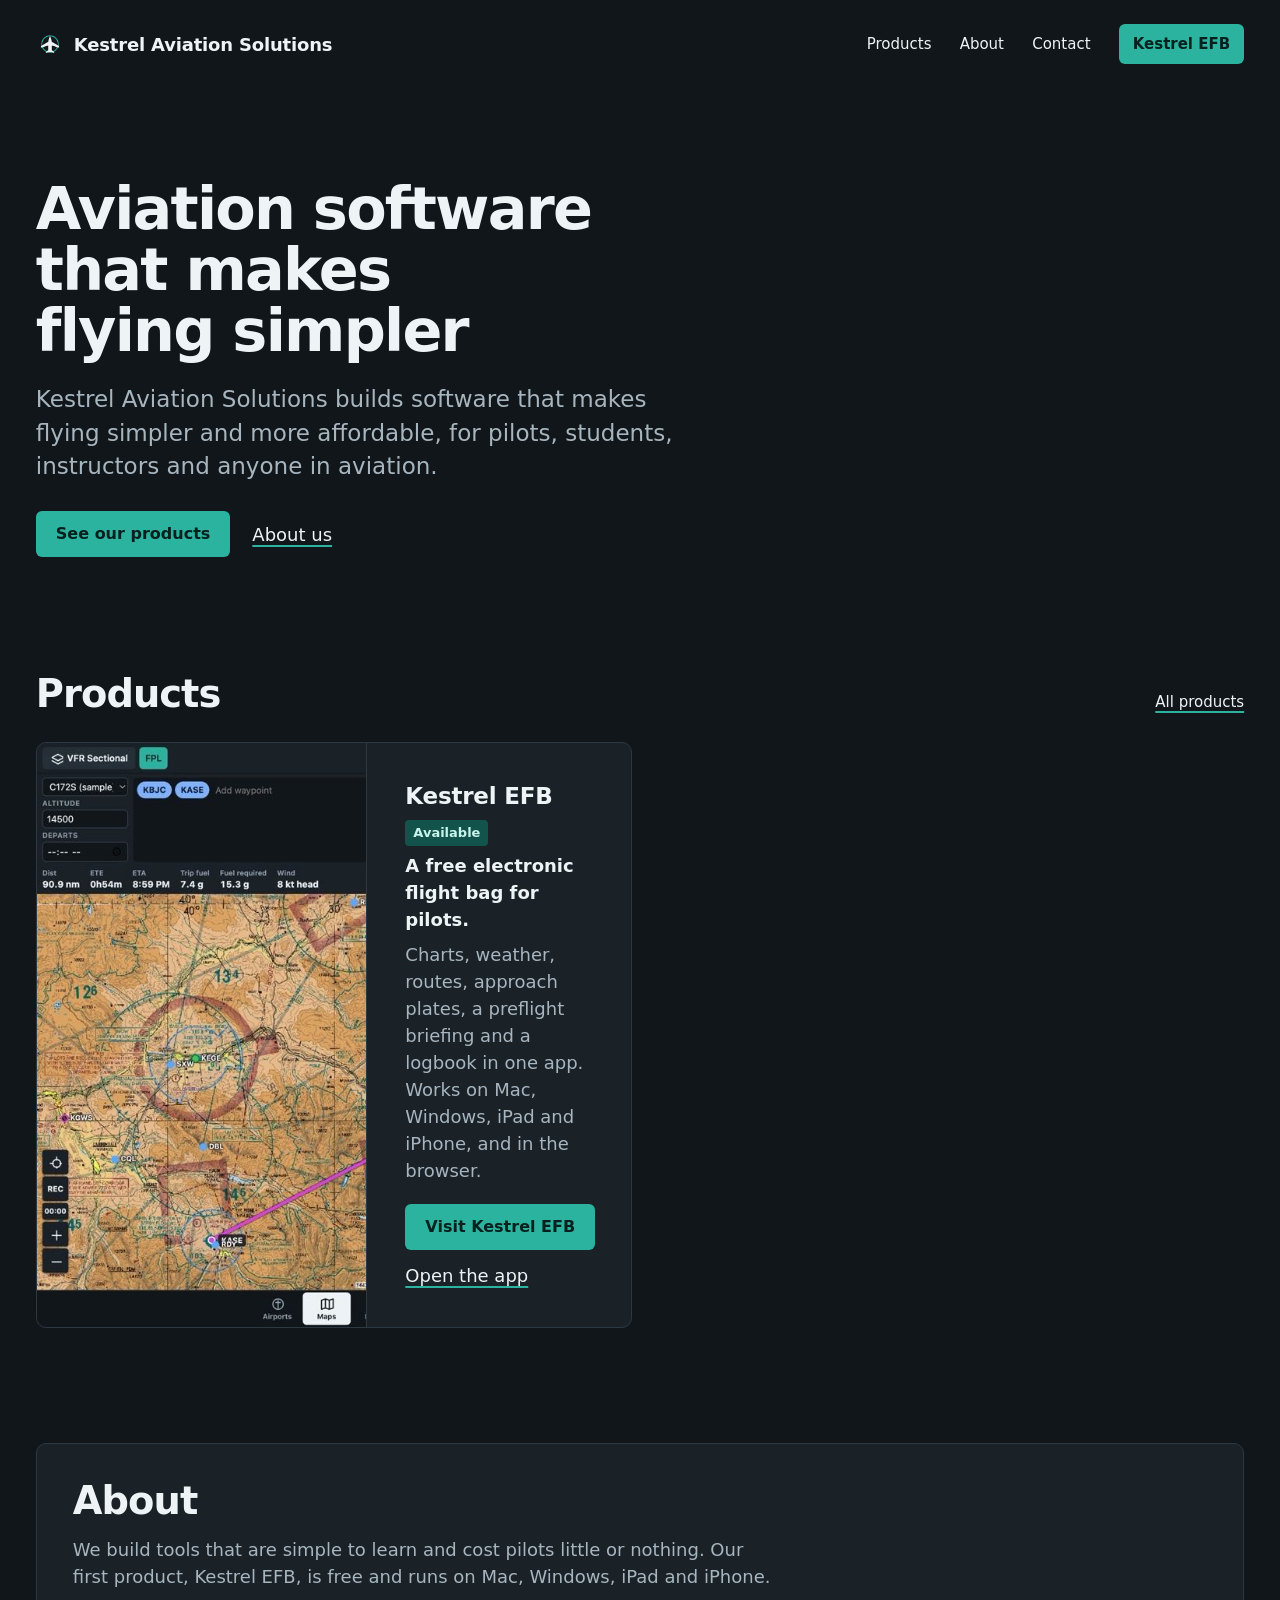
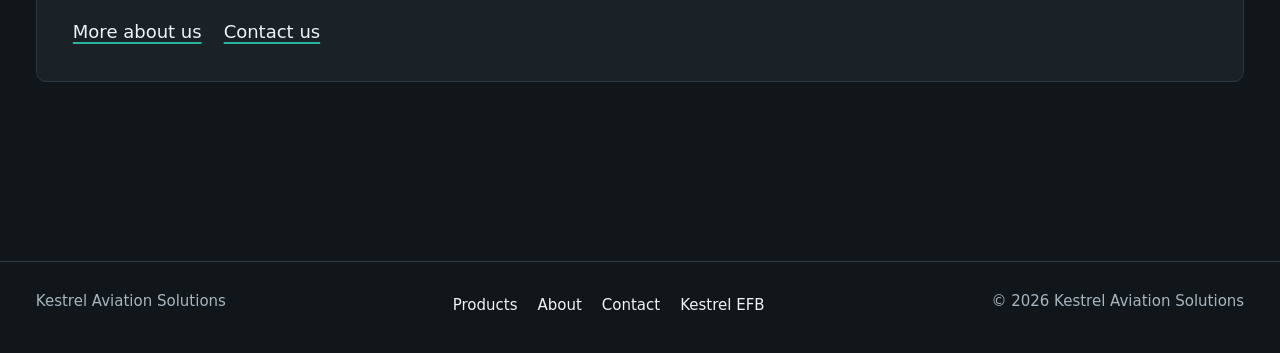
==== index.html @ 7797dc8b "Company website for Kestrel Aviation Solutions Home, Products, About, Contact and 404 pages, built f" ====
<!doctype html>
<html lang="en">
<head>
<meta charset="utf-8">
<meta name="viewport" content="width=device-width, initial-scale=1">
<title>Kestrel Aviation Solutions · Aviation software for pilots</title>
<meta name="description" content="Kestrel Aviation Solutions builds software that makes flying simpler and more affordable, for pilots, students, instructors and anyone in aviation.">
<meta name="theme-color" content="#10161a">
<link rel="canonical" href="https://kestrelaviation.tech/">
<meta property="og:type" content="website">
<meta property="og:site_name" content="Kestrel Aviation Solutions">
<meta property="og:title" content="Kestrel Aviation Solutions · Aviation software for pilots">
<meta property="og:description" content="Kestrel Aviation Solutions builds software that makes flying simpler and more affordable, for pilots, students, instructors and anyone in aviation.">
<meta property="og:url" content="https://kestrelaviation.tech/">
<meta property="og:image" content="https://kestrelaviation.tech/img/kestrel-efb.jpg">
<meta name="twitter:card" content="summary_large_image">
<link rel="icon" href="/img/icon.svg" type="image/svg+xml">
<link rel="icon" href="/img/icon-180.png" type="image/png" sizes="180x180">
<link rel="apple-touch-icon" href="/img/icon-180.png">
<link rel="stylesheet" href="/css/site.css">
</head>
<body>
<header class="nav">
  <a class="mark" href="/"><img src="/img/icon-180.png" width="28" height="28" alt="">Kestrel Aviation Solutions</a>
  <nav aria-label="Main"><ul><li><a href="/products.html">Products</a></li><li class=opt><a href="/about.html">About</a></li><li><a href="/contact.html">Contact</a></li><li><a class="btn sm" href="https://efb.kestrelaviation.tech">Kestrel EFB</a></li></ul></nav>
</header>
<main>
<section class="intro wrap">
  <h1>Aviation software that makes flying simpler</h1>
  <p>Kestrel Aviation Solutions builds software that makes flying simpler and more affordable, for pilots, students, instructors and anyone in aviation.</p>
  <div class="acts">
    <a class="btn" href="/products.html">See our products</a>
    <a class="link" href="/about.html">About us</a>
  </div>
</section>

<section class="wrap" aria-labelledby="products">
  <div class="sect-head">
    <h2 id="products">Products</h2>
    <a class="link small" href="/products.html">All products</a>
  </div>
  <div class="products one">
  <article class="product">
    <a class="pic" href="https://efb.kestrelaviation.tech" tabindex="-1" aria-hidden="true"><img src="/img/kestrel-efb.jpg" width="1200" height="750" alt="Kestrel EFB showing a route on a VFR sectional chart, with distance, time and fuel above the map" loading="lazy"></a>
    <div class="body">
      <div class="top"><h3>Kestrel EFB</h3><span class="tag on">Available</span></div>
      <p class="summary">A free electronic flight bag for pilots.</p>
      <p class="desc">Charts, weather, routes, approach plates, a preflight briefing and a logbook in one app. Works on Mac, Windows, iPad and iPhone, and in the browser.</p>
      <div class="acts"><a class="btn" href="https://efb.kestrelaviation.tech">Visit Kestrel EFB</a><a class="link" href="https://app.efb.kestrelaviation.tech">Open the app</a></div>
    </div>
  </article>
</div>
</section>

<section class="wrap" aria-labelledby="about">
  <div class="panel">
    <h2 id="about">About</h2>
    <p class="soft" style="margin-top:14px">We build tools that are simple to learn and cost pilots little or nothing. Our first product, Kestrel EFB, is free and runs on Mac, Windows, iPad and iPhone.</p>
    <div class="acts"><a class="link" href="/about.html">More about us</a><a class="link" href="/contact.html">Contact us</a></div>
  </div>
</section>

</main>
<footer>
  <div class="in">
    <div>Kestrel Aviation Solutions</div>
    <nav aria-label="Footer"><a href="/products.html">Products</a><a href="/about.html">About</a><a href="/contact.html">Contact</a><a href="https://efb.kestrelaviation.tech">Kestrel EFB</a></nav>
    <div>© 2026 Kestrel Aviation Solutions</div>
  </div>
</footer>
</body>
</html>
---- css/site.css ----
/* Kestrel Aviation Solutions. Same colours, type and parts as the Kestrel EFB website. */
:root {
  --ground: #10161a; --panel: #1a2228; --raised: #252f37; --line: #2c3842;
  --ink: #eef3f6; --soft: #a7b5bf; --accent: #2bb3a0; --accent-ink: #06211d;
  --font: system-ui, -apple-system, "Segoe UI", Roboto, "Helvetica Neue", Arial, sans-serif;
  --display: clamp(40px, 4.6vw, 68px); --h2: clamp(28px, 3vw, 44px); --statement: clamp(20px, 1.8vw, 24px);
  --body: 18px; --small: 15px;
  --m: clamp(20px, 2.8vw, 40px); --gap: clamp(72px, 9vw, 128px); --r: 6px;
}
* { box-sizing: border-box; }
html { -webkit-text-size-adjust: 100%; }
body { margin: 0; background: var(--ground); color: var(--ink); font: var(--body)/1.5 var(--font); overflow-x: hidden; }
img { display: block; max-width: 100%; height: auto; }
a { color: inherit; }
h1, h2, h3, p { margin: 0; }
h1 { font-size: var(--display); line-height: 1.04; letter-spacing: -.03em; font-weight: 650; text-wrap: balance; }
h2 { font-size: var(--h2); line-height: 1.08; letter-spacing: -.025em; font-weight: 650; text-wrap: balance; }
h3 { font-size: var(--statement); line-height: 1.25; letter-spacing: -.01em; font-weight: 600; }
p { max-width: 62ch; }
.soft { color: var(--soft); }
.small { font-size: var(--small); }
:focus-visible { outline: 3px solid var(--accent); outline-offset: 3px; }
::selection { background: var(--accent); color: var(--accent-ink); }

.wrap { padding-inline: var(--m); max-width: 1280px; margin-inline: auto; }
section { margin-top: var(--gap); }

/* Navigation: wordmark, links, one action */
.nav { display: flex; align-items: center; justify-content: space-between; gap: 16px; padding: 24px var(--m); font-size: var(--small); max-width: 1280px; margin-inline: auto; }
.nav .mark { display: flex; align-items: center; gap: 10px; white-space: nowrap; font-weight: 700; font-size: 18px; text-decoration: none; letter-spacing: -.01em; }
.nav .mark img { width: 28px; height: 28px; border-radius: 6px; }
.nav ul { display: flex; align-items: center; gap: clamp(14px, 2.2vw, 30px); list-style: none; margin: 0; padding: 0; }
.nav a { text-decoration: none; }
.nav ul a:not(.btn) { padding: 10px 0; }
.nav ul a:not(.btn):hover, .nav a[aria-current] { color: var(--accent); }

/* Buttons and links */
.btn { display: inline-flex; align-items: center; justify-content: center; min-height: 46px; padding: 0 20px; border-radius: var(--r); border: 0; cursor: pointer;
  background: var(--accent); color: var(--accent-ink); font: 600 16px/1 var(--font); white-space: nowrap; text-decoration: none; transition: background .15s; }
.btn:hover { background: #39c9b5; }
.btn.quiet { background: var(--raised); color: var(--ink); }
.btn.quiet:hover { background: #303c46; }
.btn.sm { min-height: 40px; padding: 0 14px; font-size: var(--small); }
.link { text-decoration: underline; text-underline-offset: 4px; text-decoration-thickness: 2px; text-decoration-color: var(--accent); }
.link:hover { color: var(--accent); }
.acts { display: flex; flex-wrap: wrap; align-items: center; gap: 12px 22px; margin-top: 28px; }

/* Home intro */
.intro { margin-top: 0; padding-top: clamp(40px, 7vw, 96px); }
.intro h1 { max-width: 16ch; }
.intro p { margin-top: 22px; font-size: var(--statement); line-height: 1.45; color: var(--soft); max-width: 46ch; }
.page-head { margin-top: 0; padding-top: clamp(40px, 6vw, 80px); }
.page-head p { margin-top: 16px; font-size: var(--statement); line-height: 1.45; color: var(--soft); max-width: 48ch; }
.sect-head { display: flex; flex-wrap: wrap; align-items: baseline; justify-content: space-between; gap: 8px 24px; }

/* Product cards, built from products.json */
.products { display: grid; grid-template-columns: repeat(auto-fill, minmax(min(100%, 520px), 1fr)); gap: 16px; margin-top: 28px; }
.product { display: grid; grid-template-columns: minmax(0, 1fr); background: var(--panel); border: 1px solid var(--line); border-radius: 10px; overflow: hidden; }
.product .pic { border-bottom: 1px solid var(--line); background: var(--raised); }
.product .pic img { width: 100%; aspect-ratio: 16 / 10; object-fit: cover; object-position: left top; }
.product .body { padding: 22px 24px 24px; }
.product .top { display: flex; align-items: center; gap: 10px; flex-wrap: wrap; }
.product .tag { font-size: 13px; font-weight: 700; padding: 3px 8px; border-radius: 4px; background: var(--raised); color: var(--soft); }
.product .tag.on { background: #12544b; color: #c9f4ec; }
.product .summary { margin-top: 6px; font-weight: 600; }
.product .desc { margin-top: 8px; color: var(--soft); }
.product .acts { margin-top: 20px; }
/* With one product, the card runs across the page: picture beside the text. */
.products.one .product { grid-template-columns: minmax(0, 1.25fr) minmax(0, 1fr); }
.products.one .product .pic { border-bottom: 0; border-right: 1px solid var(--line); }
.products.one .product .pic img { height: 100%; }
.products.one .product .body { align-self: center; padding: clamp(24px, 3vw, 40px); }

/* Plain panels for About and Contact */
.panel { background: var(--panel); border: 1px solid var(--line); border-radius: 10px; padding: clamp(22px, 3vw, 36px); }
.cols { display: grid; grid-template-columns: repeat(auto-fit, minmax(min(100%, 300px), 1fr)); gap: 16px; margin-top: 28px; }
.cols h3 + p, .panel h3 + p { margin-top: 8px; }
.prose p + p { margin-top: 16px; }
.prose h2 + p { margin-top: 16px; }

/* Footer */
footer { margin-top: clamp(96px, 14vw, 180px); border-top: 1px solid var(--line); }
footer .in { max-width: 1280px; margin-inline: auto; padding: 28px var(--m) 32px; display: flex; flex-wrap: wrap; justify-content: space-between; gap: 12px 32px; font-size: var(--small); color: var(--soft); }
footer nav { display: flex; gap: 20px; flex-wrap: wrap; }
footer nav a { color: var(--ink); text-decoration: none; padding: 4px 0; }
footer nav a:hover { color: var(--accent); }

/* Not found */
.lost { min-height: 50vh; display: grid; align-content: center; }

/* Narrow screens: the name on one row, the links on the next. */
@media (max-width: 640px) {
  .nav { flex-wrap: wrap; row-gap: 4px; }
  .nav nav { width: 100%; }
  .nav ul { gap: 18px; }
  .nav ul li:last-child { margin-left: auto; }
}
@media (max-width: 760px) {
  :root { --body: 17px; }
  .nav { padding-block: 16px; }
  .products.one .product { grid-template-columns: minmax(0, 1fr); }
  .products.one .product .pic { border-right: 0; border-bottom: 1px solid var(--line); }
  .products.one .product .pic img { height: auto; }
}
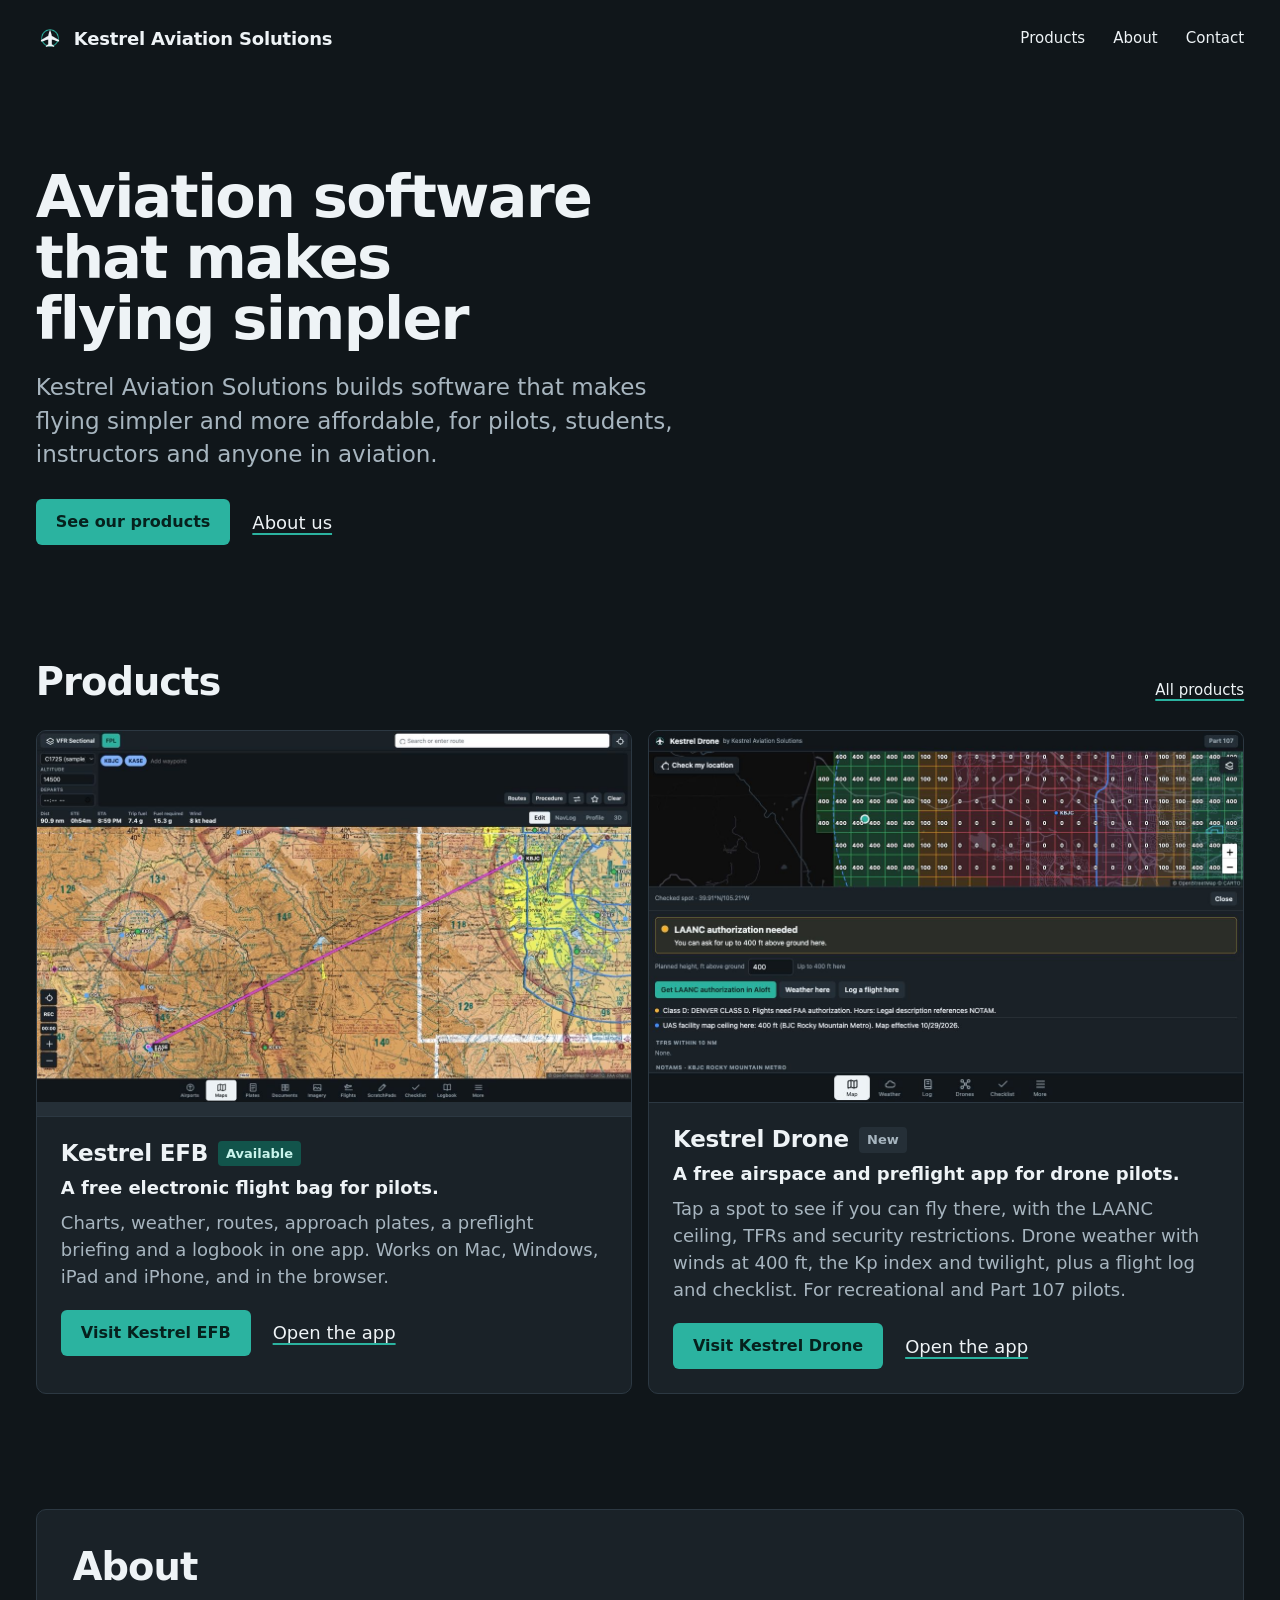
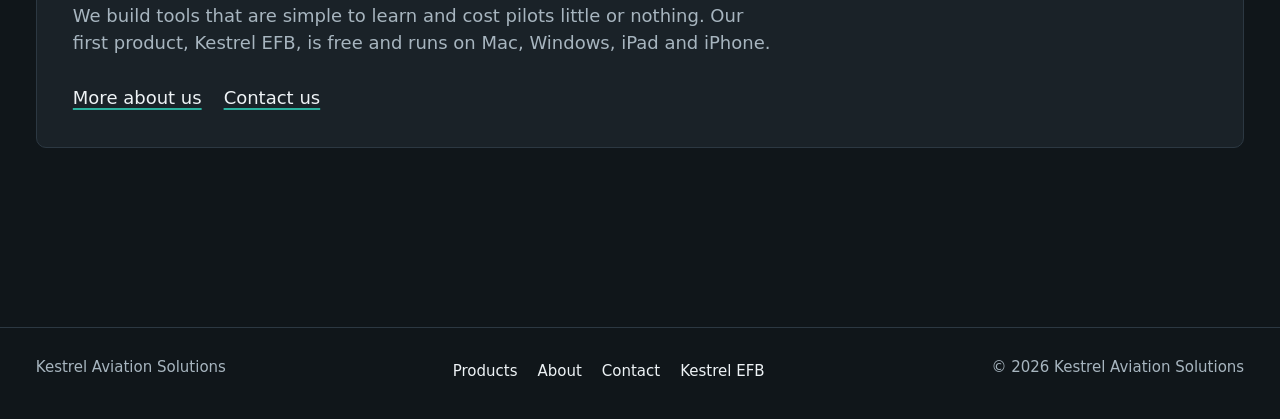
==== commit bf0bf7ad: "Add Kestrel Drone to products; remove the Kestrel EFB header button Your About and Contact text is n" ====
--- a/index.html
+++ b/index.html
@@ -22,7 +22,7 @@
 <body>
 <header class="nav">
   <a class="mark" href="/"><img src="/img/icon-180.png" width="28" height="28" alt="">Kestrel Aviation Solutions</a>
-  <nav aria-label="Main"><ul><li><a href="/products.html">Products</a></li><li class=opt><a href="/about.html">About</a></li><li><a href="/contact.html">Contact</a></li><li><a class="btn sm" href="https://efb.kestrelaviation.tech">Kestrel EFB</a></li></ul></nav>
+  <nav aria-label="Main"><ul><li><a href="/products.html">Products</a></li><li class=opt><a href="/about.html">About</a></li><li><a href="/contact.html">Contact</a></li></ul></nav>
 </header>
 <main>
 <section class="intro wrap">
@@ -39,7 +39,7 @@
     <h2 id="products">Products</h2>
     <a class="link small" href="/products.html">All products</a>
   </div>
-  <div class="products one">
+  <div class="products">
   <article class="product">
     <a class="pic" href="https://efb.kestrelaviation.tech" tabindex="-1" aria-hidden="true"><img src="/img/kestrel-efb.jpg" width="1200" height="750" alt="Kestrel EFB showing a route on a VFR sectional chart, with distance, time and fuel above the map" loading="lazy"></a>
     <div class="body">
@@ -47,6 +47,15 @@
       <p class="summary">A free electronic flight bag for pilots.</p>
       <p class="desc">Charts, weather, routes, approach plates, a preflight briefing and a logbook in one app. Works on Mac, Windows, iPad and iPhone, and in the browser.</p>
       <div class="acts"><a class="btn" href="https://efb.kestrelaviation.tech">Visit Kestrel EFB</a><a class="link" href="https://app.efb.kestrelaviation.tech">Open the app</a></div>
+    </div>
+  </article>
+  <article class="product">
+    <a class="pic" href="https://drone.kestrelaviation.tech" tabindex="-1" aria-hidden="true"><img src="/img/kestrel-drone.jpg" width="1200" height="750" alt="Kestrel Drone showing the FAA facility map grid near Rocky Mountain Metro airport, with a checked spot that needs LAANC authorization up to 400 ft" loading="lazy"></a>
+    <div class="body">
+      <div class="top"><h3>Kestrel Drone</h3><span class="tag">New</span></div>
+      <p class="summary">A free airspace and preflight app for drone pilots.</p>
+      <p class="desc">Tap a spot to see if you can fly there, with the LAANC ceiling, TFRs and security restrictions. Drone weather with winds at 400 ft, the Kp index and twilight, plus a flight log and checklist. For recreational and Part 107 pilots.</p>
+      <div class="acts"><a class="btn" href="https://drone.kestrelaviation.tech">Visit Kestrel Drone</a><a class="link" href="https://app.drone.kestrelaviation.tech">Open the app</a></div>
     </div>
   </article>
 </div>
--- a/css/site.css
+++ b/css/site.css
@@ -93,7 +93,6 @@
   .nav { flex-wrap: wrap; row-gap: 4px; }
   .nav nav { width: 100%; }
   .nav ul { gap: 18px; }
-  .nav ul li:last-child { margin-left: auto; }
 }
 @media (max-width: 760px) {
   :root { --body: 17px; }
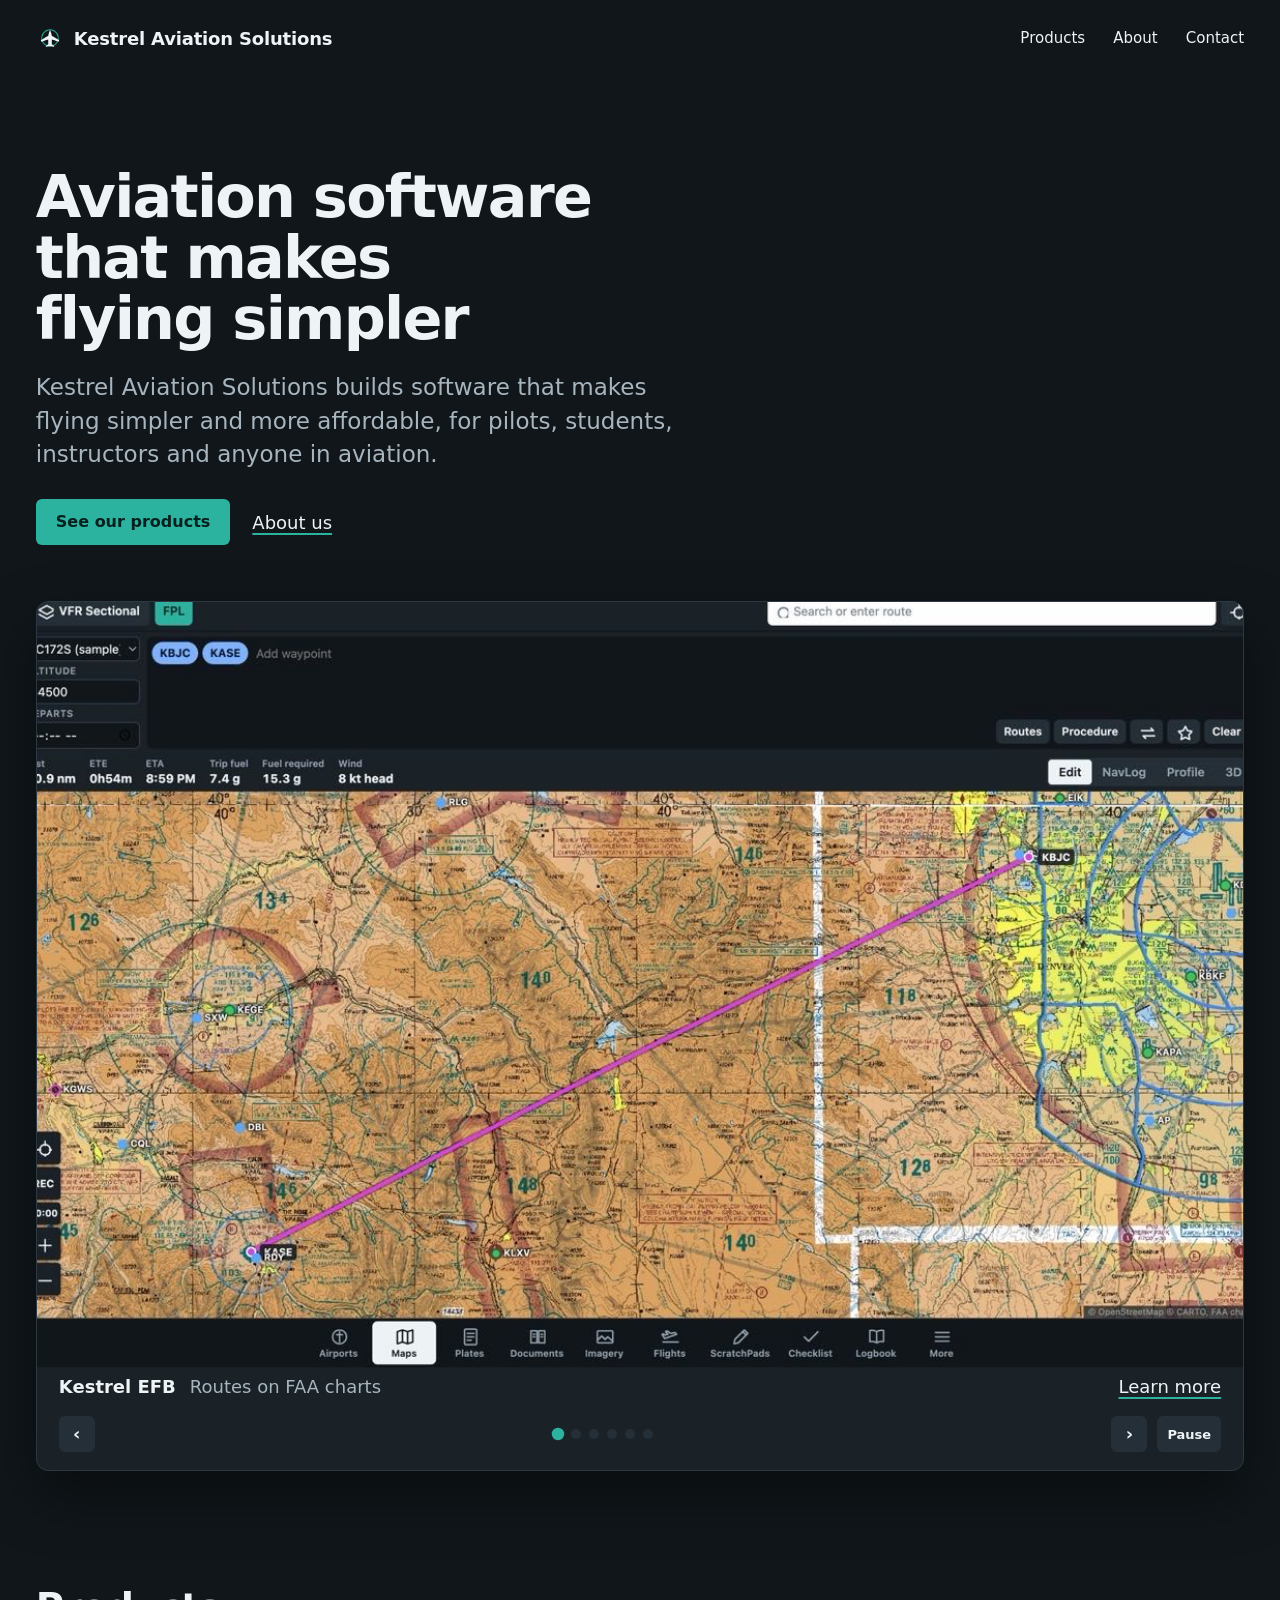
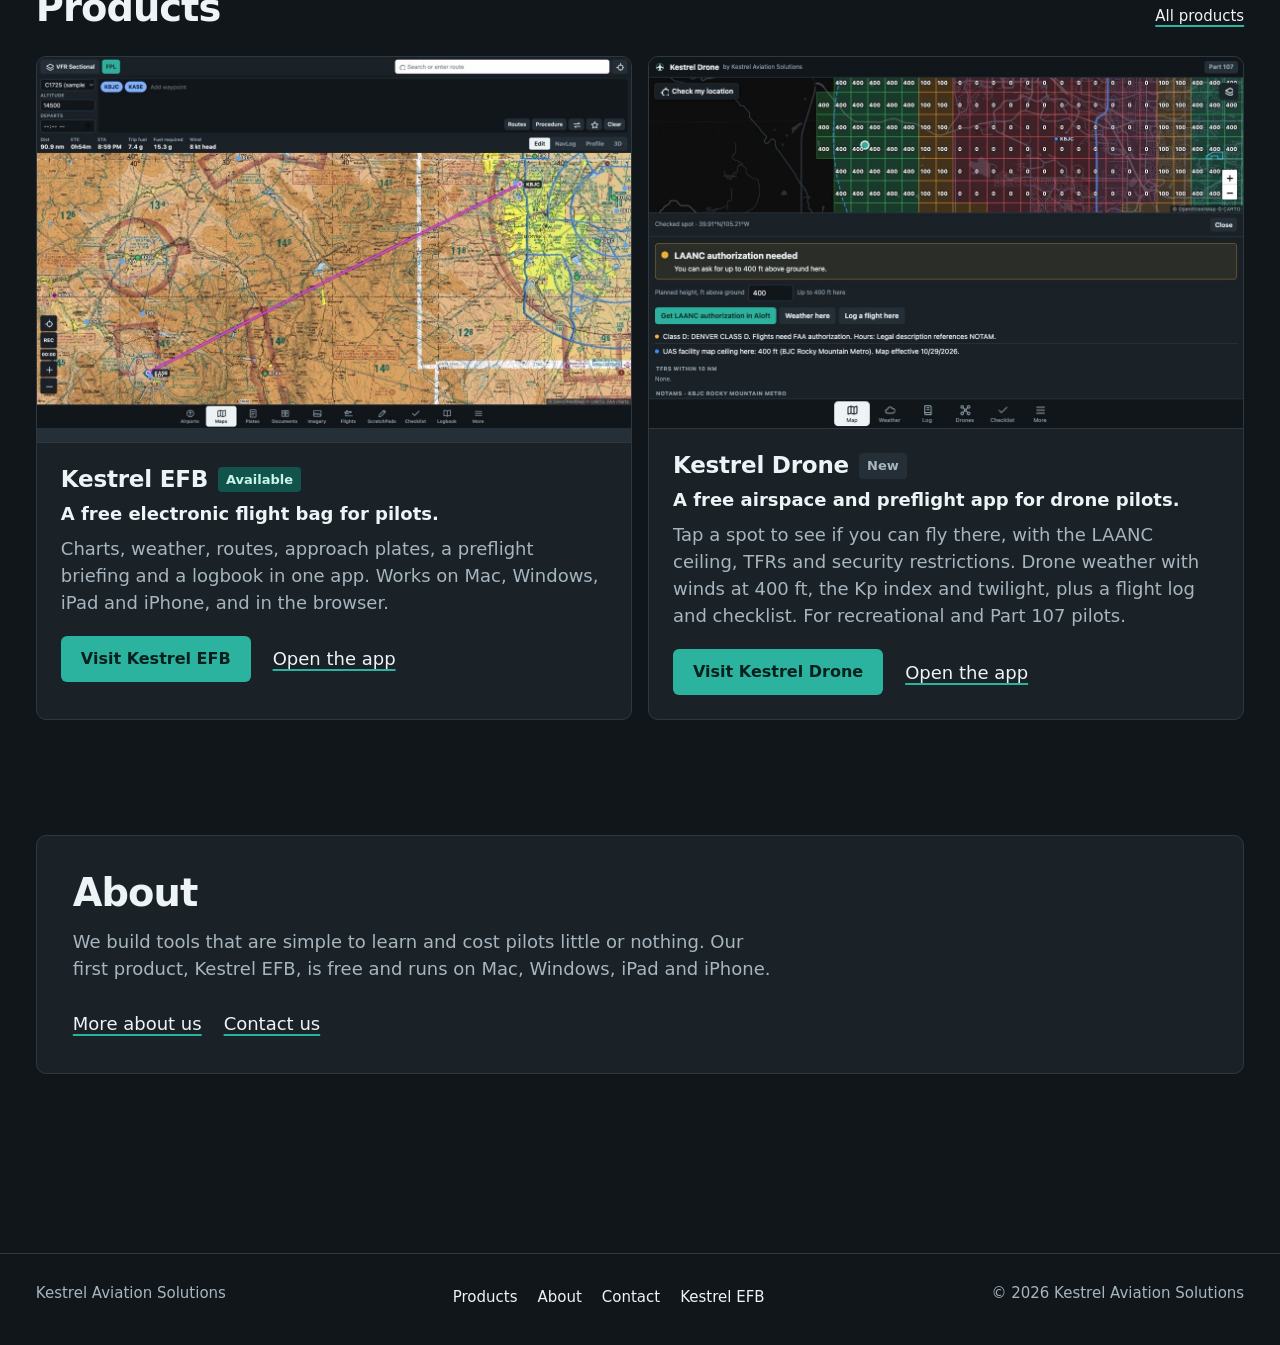
==== commit 103b1647: "Rounded favicon, product carousel in the hero, and page animations Co-Authored-By: Claude Opus 5.5 <" ====
--- a/index.html
+++ b/index.html
@@ -15,9 +15,10 @@
 <meta property="og:image" content="https://kestrelaviation.tech/img/kestrel-efb.jpg">
 <meta name="twitter:card" content="summary_large_image">
 <link rel="icon" href="/img/icon.svg" type="image/svg+xml">
-<link rel="icon" href="/img/icon-180.png" type="image/png" sizes="180x180">
+<link rel="icon" href="/img/favicon.png" type="image/png" sizes="64x64">
 <link rel="apple-touch-icon" href="/img/icon-180.png">
 <link rel="stylesheet" href="/css/site.css">
+<script>document.documentElement.classList.add('js')</script>
 </head>
 <body>
 <header class="nav">
@@ -26,21 +27,55 @@
 </header>
 <main>
 <section class="intro wrap">
-  <h1>Aviation software that makes flying simpler</h1>
-  <p>Kestrel Aviation Solutions builds software that makes flying simpler and more affordable, for pilots, students, instructors and anyone in aviation.</p>
-  <div class="acts">
+  <h1 data-rise>Aviation software that makes flying simpler</h1>
+  <p data-rise style="--i:1">Kestrel Aviation Solutions builds software that makes flying simpler and more affordable, for pilots, students, instructors and anyone in aviation.</p>
+  <div class="acts" data-rise style="--i:2">
     <a class="btn" href="/products.html">See our products</a>
     <a class="link" href="/about.html">About us</a>
   </div>
+  <div data-rise style="--i:3"><div class="carousel" aria-roledescription="carousel" aria-label="Our products">
+    <div class="track" tabindex="0">
+      <figure class="slide" role="group" aria-roledescription="slide" aria-label="1 of 6: Kestrel EFB">
+        <img src="/img/slides/efb-route.jpg" width="1200" height="750" alt="A route from Rocky Mountain Metropolitan to Aspen on a VFR sectional chart, with distance, time and fuel">
+        <figcaption><span class="prod">Kestrel EFB</span><span class="cap">Routes on FAA charts</span><a class="link" href="https://efb.kestrelaviation.tech">Learn more</a></figcaption>
+      </figure>
+      <figure class="slide" role="group" aria-roledescription="slide" aria-label="2 of 6: Kestrel Drone">
+        <img src="/img/slides/drone-laanc.jpg" width="1200" height="750" alt="FAA facility map grid near Rocky Mountain Metro, with a spot that needs LAANC authorization up to 400 ft" loading="lazy">
+        <figcaption><span class="prod">Kestrel Drone</span><span class="cap">LAANC ceilings for every grid square</span><a class="link" href="https://drone.kestrelaviation.tech">Learn more</a></figcaption>
+      </figure>
+      <figure class="slide" role="group" aria-roledescription="slide" aria-label="3 of 6: Kestrel EFB">
+        <img src="/img/slides/efb-airport.jpg" width="1200" height="750" alt="Airport page for Aspen with METAR, TAF, frequencies and runways" loading="lazy">
+        <figcaption><span class="prod">Kestrel EFB</span><span class="cap">Airport weather and runways</span><a class="link" href="https://efb.kestrelaviation.tech">Learn more</a></figcaption>
+      </figure>
+      <figure class="slide" role="group" aria-roledescription="slide" aria-label="4 of 6: Kestrel Drone">
+        <img src="/img/slides/drone-restricted.jpg" width="1200" height="750" alt="A check at the White House: restricted, because of prohibited area P-56, a security TFR and the National Park Service" loading="lazy">
+        <figcaption><span class="prod">Kestrel Drone</span><span class="cap">Restrictions explained, spot by spot</span><a class="link" href="https://drone.kestrelaviation.tech">Learn more</a></figcaption>
+      </figure>
+      <figure class="slide" role="group" aria-roledescription="slide" aria-label="5 of 6: Kestrel EFB">
+        <img src="/img/slides/efb-3d.jpg" width="1200" height="750" alt="3D terrain view along the route toward Aspen at 14,500 ft" loading="lazy">
+        <figcaption><span class="prod">Kestrel EFB</span><span class="cap">Your route over terrain in 3D</span><a class="link" href="https://efb.kestrelaviation.tech">Learn more</a></figcaption>
+      </figure>
+      <figure class="slide" role="group" aria-roledescription="slide" aria-label="6 of 6: Kestrel Drone">
+        <img src="/img/slides/drone-weather.jpg" width="1200" height="750" alt="Drone weather: wind at three heights, conditions, twilight times and the Kp index" loading="lazy">
+        <figcaption><span class="prod">Kestrel Drone</span><span class="cap">Weather for drones</span><a class="link" href="https://drone.kestrelaviation.tech">Learn more</a></figcaption>
+      </figure>
+    </div>
+    <div class="controls">
+      <button type="button" class="nav-btn prev" aria-label="Previous slide">&#8249;</button>
+      <div class="dots"><button type="button" class="dot" aria-label="Show slide 1"></button><button type="button" class="dot" aria-label="Show slide 2"></button><button type="button" class="dot" aria-label="Show slide 3"></button><button type="button" class="dot" aria-label="Show slide 4"></button><button type="button" class="dot" aria-label="Show slide 5"></button><button type="button" class="dot" aria-label="Show slide 6"></button></div>
+      <button type="button" class="nav-btn next" aria-label="Next slide">&#8250;</button>
+      <button type="button" class="pause" aria-label="Pause">Pause</button>
+    </div>
+  </div></div>
 </section>
 
 <section class="wrap" aria-labelledby="products">
-  <div class="sect-head">
+  <div class="sect-head" data-rise>
     <h2 id="products">Products</h2>
     <a class="link small" href="/products.html">All products</a>
   </div>
   <div class="products">
-  <article class="product">
+  <article class="product" data-rise style="--i:0">
     <a class="pic" href="https://efb.kestrelaviation.tech" tabindex="-1" aria-hidden="true"><img src="/img/kestrel-efb.jpg" width="1200" height="750" alt="Kestrel EFB showing a route on a VFR sectional chart, with distance, time and fuel above the map" loading="lazy"></a>
     <div class="body">
       <div class="top"><h3>Kestrel EFB</h3><span class="tag on">Available</span></div>
@@ -49,7 +84,7 @@
       <div class="acts"><a class="btn" href="https://efb.kestrelaviation.tech">Visit Kestrel EFB</a><a class="link" href="https://app.efb.kestrelaviation.tech">Open the app</a></div>
     </div>
   </article>
-  <article class="product">
+  <article class="product" data-rise style="--i:1">
     <a class="pic" href="https://drone.kestrelaviation.tech" tabindex="-1" aria-hidden="true"><img src="/img/kestrel-drone.jpg" width="1200" height="750" alt="Kestrel Drone showing the FAA facility map grid near Rocky Mountain Metro airport, with a checked spot that needs LAANC authorization up to 400 ft" loading="lazy"></a>
     <div class="body">
       <div class="top"><h3>Kestrel Drone</h3><span class="tag">New</span></div>
@@ -62,7 +97,7 @@
 </section>
 
 <section class="wrap" aria-labelledby="about">
-  <div class="panel">
+  <div class="panel" data-rise>
     <h2 id="about">About</h2>
     <p class="soft" style="margin-top:14px">We build tools that are simple to learn and cost pilots little or nothing. Our first product, Kestrel EFB, is free and runs on Mac, Windows, iPad and iPhone.</p>
     <div class="acts"><a class="link" href="/about.html">More about us</a><a class="link" href="/contact.html">Contact us</a></div>
@@ -77,5 +112,6 @@
     <div>© 2026 Kestrel Aviation Solutions</div>
   </div>
 </footer>
+<script src="/js/site.js" defer></script>
 </body>
 </html>
--- a/css/site.css
+++ b/css/site.css
@@ -101,3 +101,39 @@
   .products.one .product .pic { border-right: 0; border-bottom: 1px solid var(--line); }
   .products.one .product .pic img { height: auto; }
 }
+
+/* Hero carousel: one product picture at a time. Without script it is a row you can swipe or scroll. */
+.carousel { margin-top: clamp(36px, 5vw, 56px); border: 1px solid var(--line); border-radius: 12px; overflow: hidden; background: var(--panel); box-shadow: 0 24px 60px rgba(0, 0, 0, .4); }
+.carousel .track { display: flex; overflow-x: auto; scroll-snap-type: x mandatory; scroll-behavior: smooth; scrollbar-width: none; outline: none; }
+.carousel .track::-webkit-scrollbar { display: none; }
+.carousel .slide { flex: 0 0 100%; margin: 0; scroll-snap-align: start; position: relative; }
+.carousel .slide img { width: 100%; aspect-ratio: 16 / 10; object-fit: cover; object-position: left top; }
+.carousel figcaption { display: flex; flex-wrap: wrap; align-items: baseline; gap: 4px 14px; padding: 16px 22px; border-top: 1px solid var(--line); }
+.carousel .prod { font-weight: 700; }
+.carousel .cap { color: var(--soft); flex: 1; min-width: 12ch; }
+.carousel .controls { display: flex; align-items: center; gap: 10px; padding: 0 22px 18px; }
+.carousel .dots { display: flex; gap: 8px; flex: 1; justify-content: center; }
+.carousel .dot { width: 10px; height: 10px; border-radius: 50%; border: 0; padding: 0; background: var(--raised); cursor: pointer; transition: background .25s, transform .25s; }
+.carousel .dot[aria-current="true"] { background: var(--accent); transform: scale(1.25); }
+.carousel .nav-btn, .carousel .pause { height: 36px; min-width: 36px; padding: 0 10px; border-radius: var(--r); border: 0; background: var(--raised); color: var(--ink); font: 600 18px/1 var(--font); cursor: pointer; transition: background .15s; }
+.carousel .pause { font-size: 13px; }
+.carousel .nav-btn:hover, .carousel .pause:hover { background: #303c46; }
+.js .carousel .slide img { transition: transform 6s ease-out; }
+.js .carousel .slide.on img { transform: scale(1.03); }
+html:not(.js) .carousel .controls { display: none; }
+
+/* Motion: parts of each page rise in as they come into view. Everything shows at once without script or with reduced motion. */
+.js [data-rise] { opacity: 0; transform: translateY(22px); transition: opacity .7s cubic-bezier(.2, .7, .2, 1), transform .7s cubic-bezier(.2, .7, .2, 1); transition-delay: calc(var(--i, 0) * 90ms); }
+.js [data-rise].in { opacity: 1; transform: none; }
+.product, .panel { transition: transform .25s ease, border-color .25s ease, box-shadow .25s ease; }
+.product:hover { transform: translateY(-4px); border-color: #3e5361; box-shadow: 0 16px 40px rgba(0, 0, 0, .35); }
+.product .pic img { transition: transform .6s ease; }
+.product:hover .pic img { transform: scale(1.03); }
+.btn { transition: background .15s, transform .15s; }
+.btn:hover { transform: translateY(-1px); }
+.nav ul a:not(.btn), .link { transition: color .15s; }
+@media (prefers-reduced-motion: reduce) {
+  .js [data-rise] { opacity: 1; transform: none; transition: none; }
+  .carousel .track { scroll-behavior: auto; }
+  .js .carousel .slide img, .product, .product .pic img, .btn { transition: none; transform: none !important; }
+}
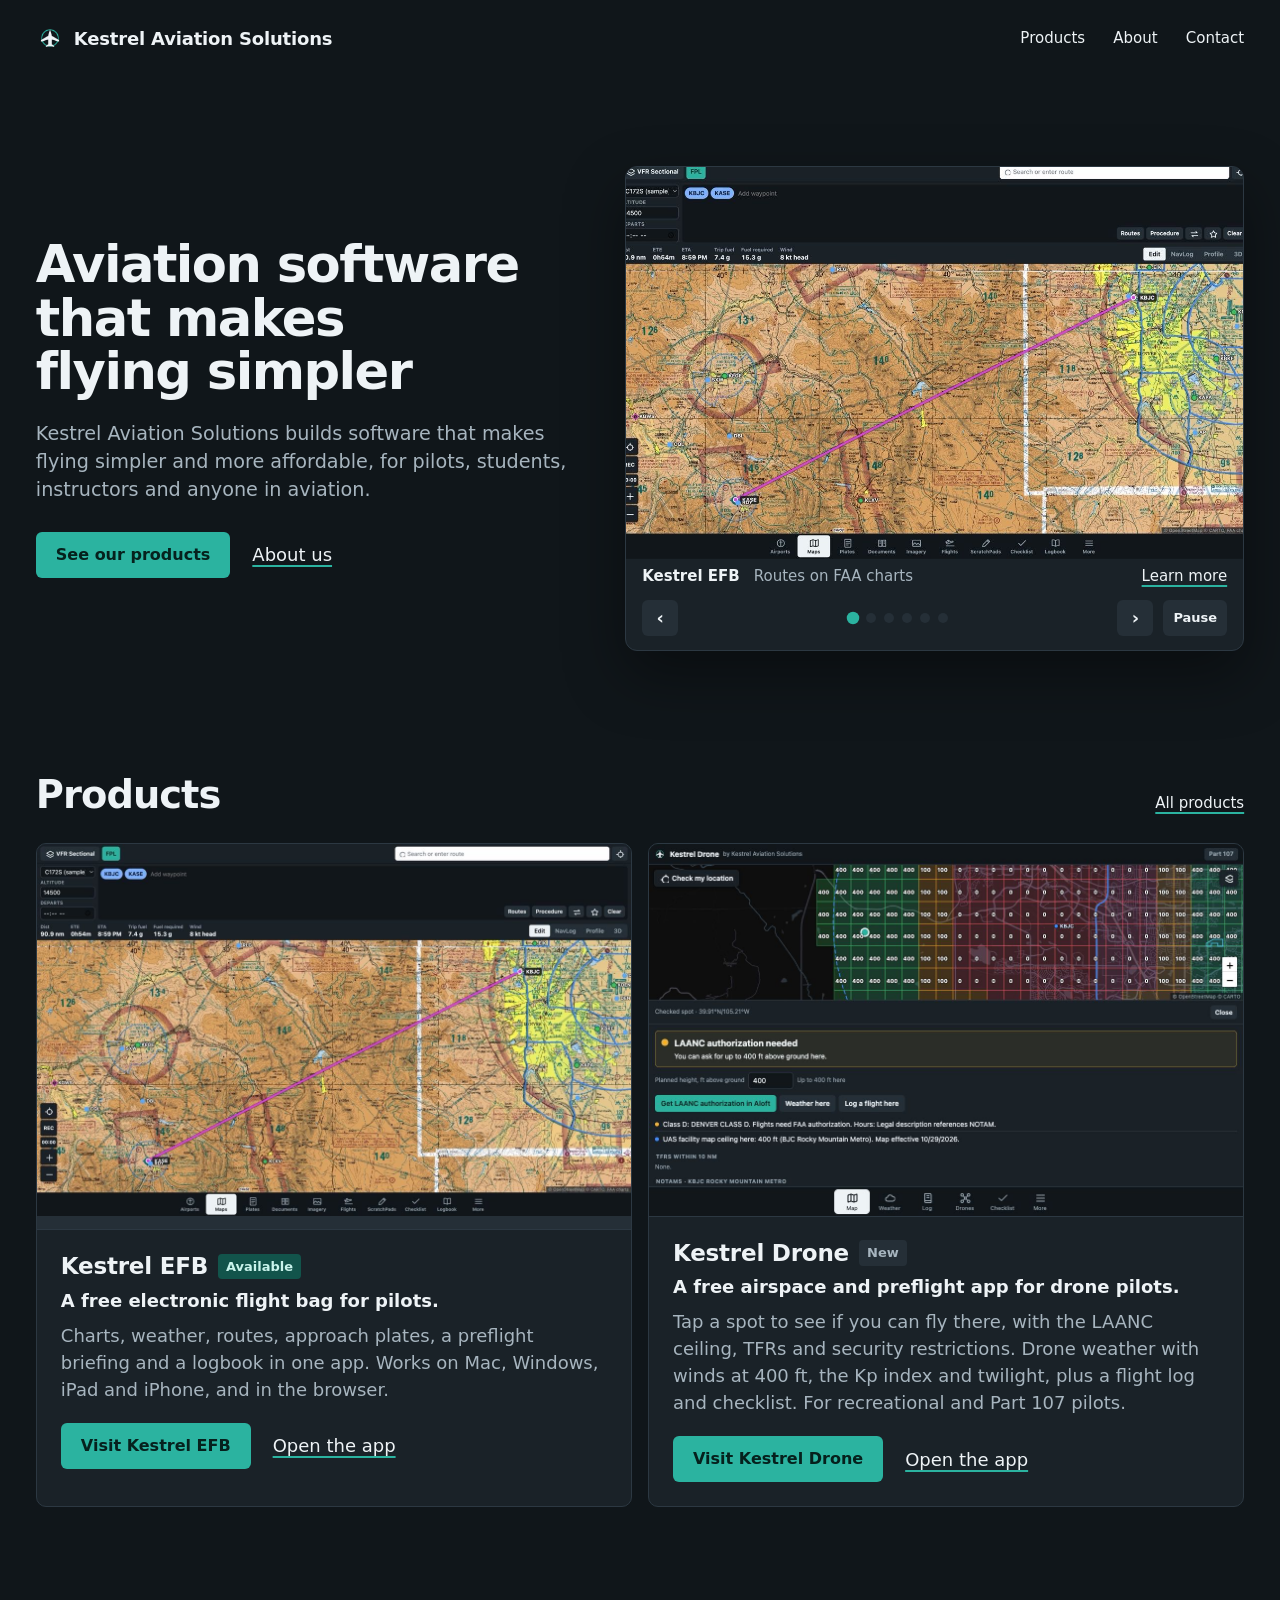
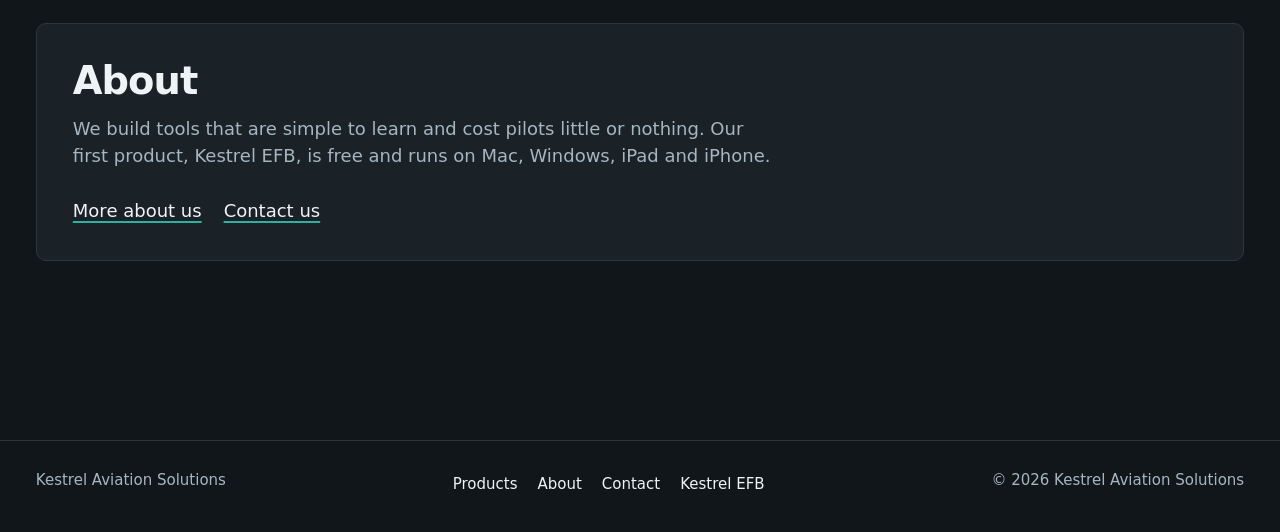
==== commit 31e194dc: "Put the product carousel beside the hero text on wide screens Co-Authored-By: Claude Opus 5.5 <norep" ====
--- a/index.html
+++ b/index.html
@@ -26,14 +26,16 @@
   <nav aria-label="Main"><ul><li><a href="/products.html">Products</a></li><li class=opt><a href="/about.html">About</a></li><li><a href="/contact.html">Contact</a></li></ul></nav>
 </header>
 <main>
-<section class="intro wrap">
+<section class="intro wrap hero-split">
+  <div class="copy">
   <h1 data-rise>Aviation software that makes flying simpler</h1>
   <p data-rise style="--i:1">Kestrel Aviation Solutions builds software that makes flying simpler and more affordable, for pilots, students, instructors and anyone in aviation.</p>
   <div class="acts" data-rise style="--i:2">
     <a class="btn" href="/products.html">See our products</a>
     <a class="link" href="/about.html">About us</a>
   </div>
-  <div data-rise style="--i:3"><div class="carousel" aria-roledescription="carousel" aria-label="Our products">
+  </div>
+  <div class="art" data-rise style="--i:3"><div class="carousel" aria-roledescription="carousel" aria-label="Our products">
     <div class="track" tabindex="0">
       <figure class="slide" role="group" aria-roledescription="slide" aria-label="1 of 6: Kestrel EFB">
         <img src="/img/slides/efb-route.jpg" width="1200" height="750" alt="A route from Rocky Mountain Metropolitan to Aspen on a VFR sectional chart, with distance, time and fuel">
--- a/css/site.css
+++ b/css/site.css
@@ -137,3 +137,15 @@
   .carousel .track { scroll-behavior: auto; }
   .js .carousel .slide img, .product, .product .pic img, .btn { transition: none; transform: none !important; }
 }
+
+/* Hero: text on the left, product carousel on the right. Stacked on narrow screens. */
+.hero-split { display: grid; grid-template-columns: minmax(0, 1fr) minmax(0, 1.15fr); gap: clamp(32px, 4vw, 64px); align-items: center; padding-bottom: 8px; }
+.hero-split h1 { font-size: clamp(38px, 4vw, 60px); }
+.hero-split .copy p { font-size: clamp(18px, 1.5vw, 22px); }
+.hero-split .carousel { margin-top: 0; }
+.hero-split .carousel figcaption { padding: 12px 16px; font-size: 15px; }
+.hero-split .carousel .controls { padding: 0 16px 14px; }
+@media (max-width: 960px) {
+  .hero-split { grid-template-columns: minmax(0, 1fr); }
+  .hero-split .carousel { margin-top: 12px; }
+}
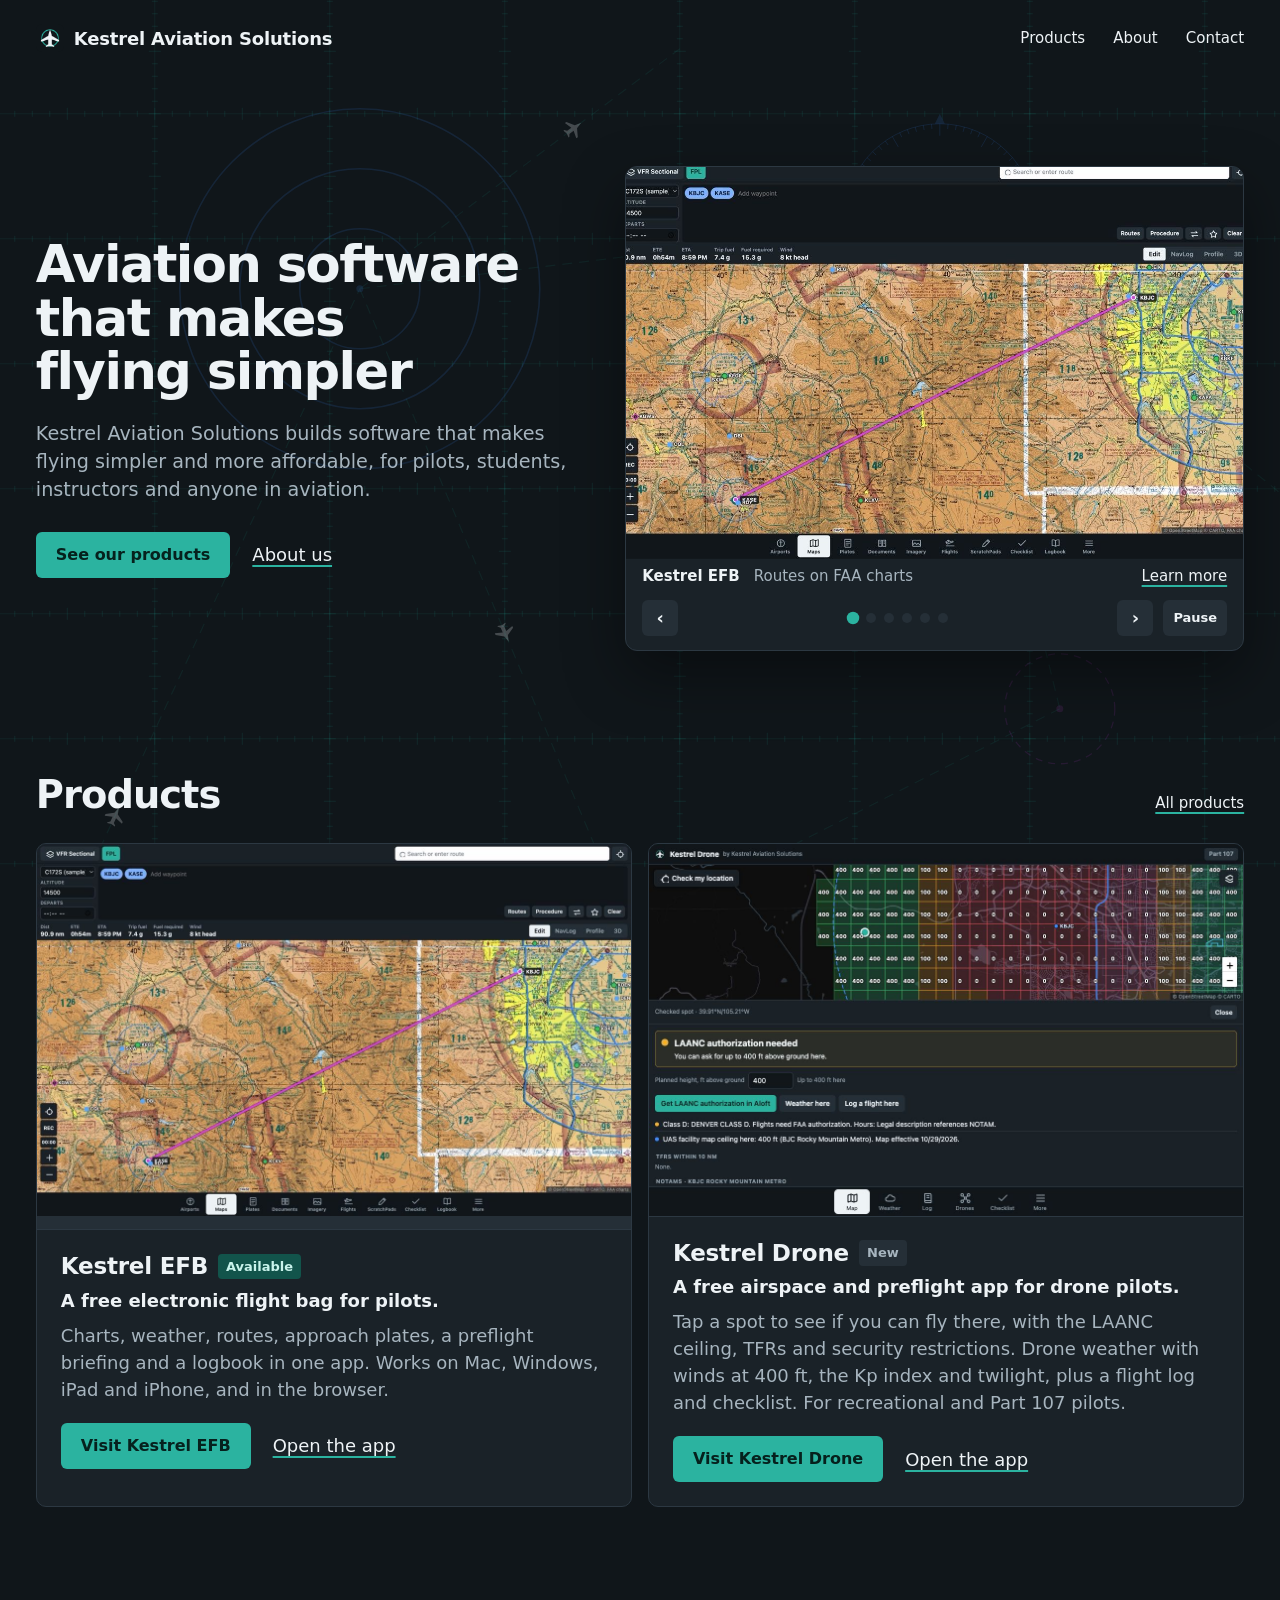
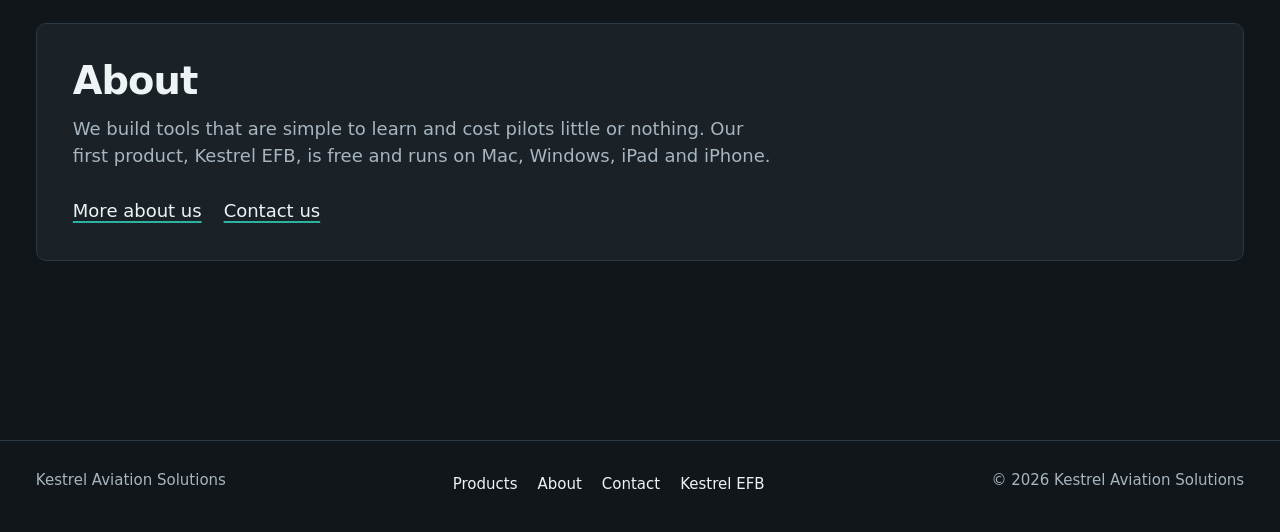
==== commit 77ef88a7: "Moving chart background with planes Co-Authored-By: Claude Opus 5.5 <noreply@anthropic.com>" ====
--- a/index.html
+++ b/index.html
@@ -114,6 +114,7 @@
     <div>© 2026 Kestrel Aviation Solutions</div>
   </div>
 </footer>
+<script src="/js/bg.js" data-mode="plane" defer></script>
 <script src="/js/site.js" defer></script>
 </body>
 </html>
